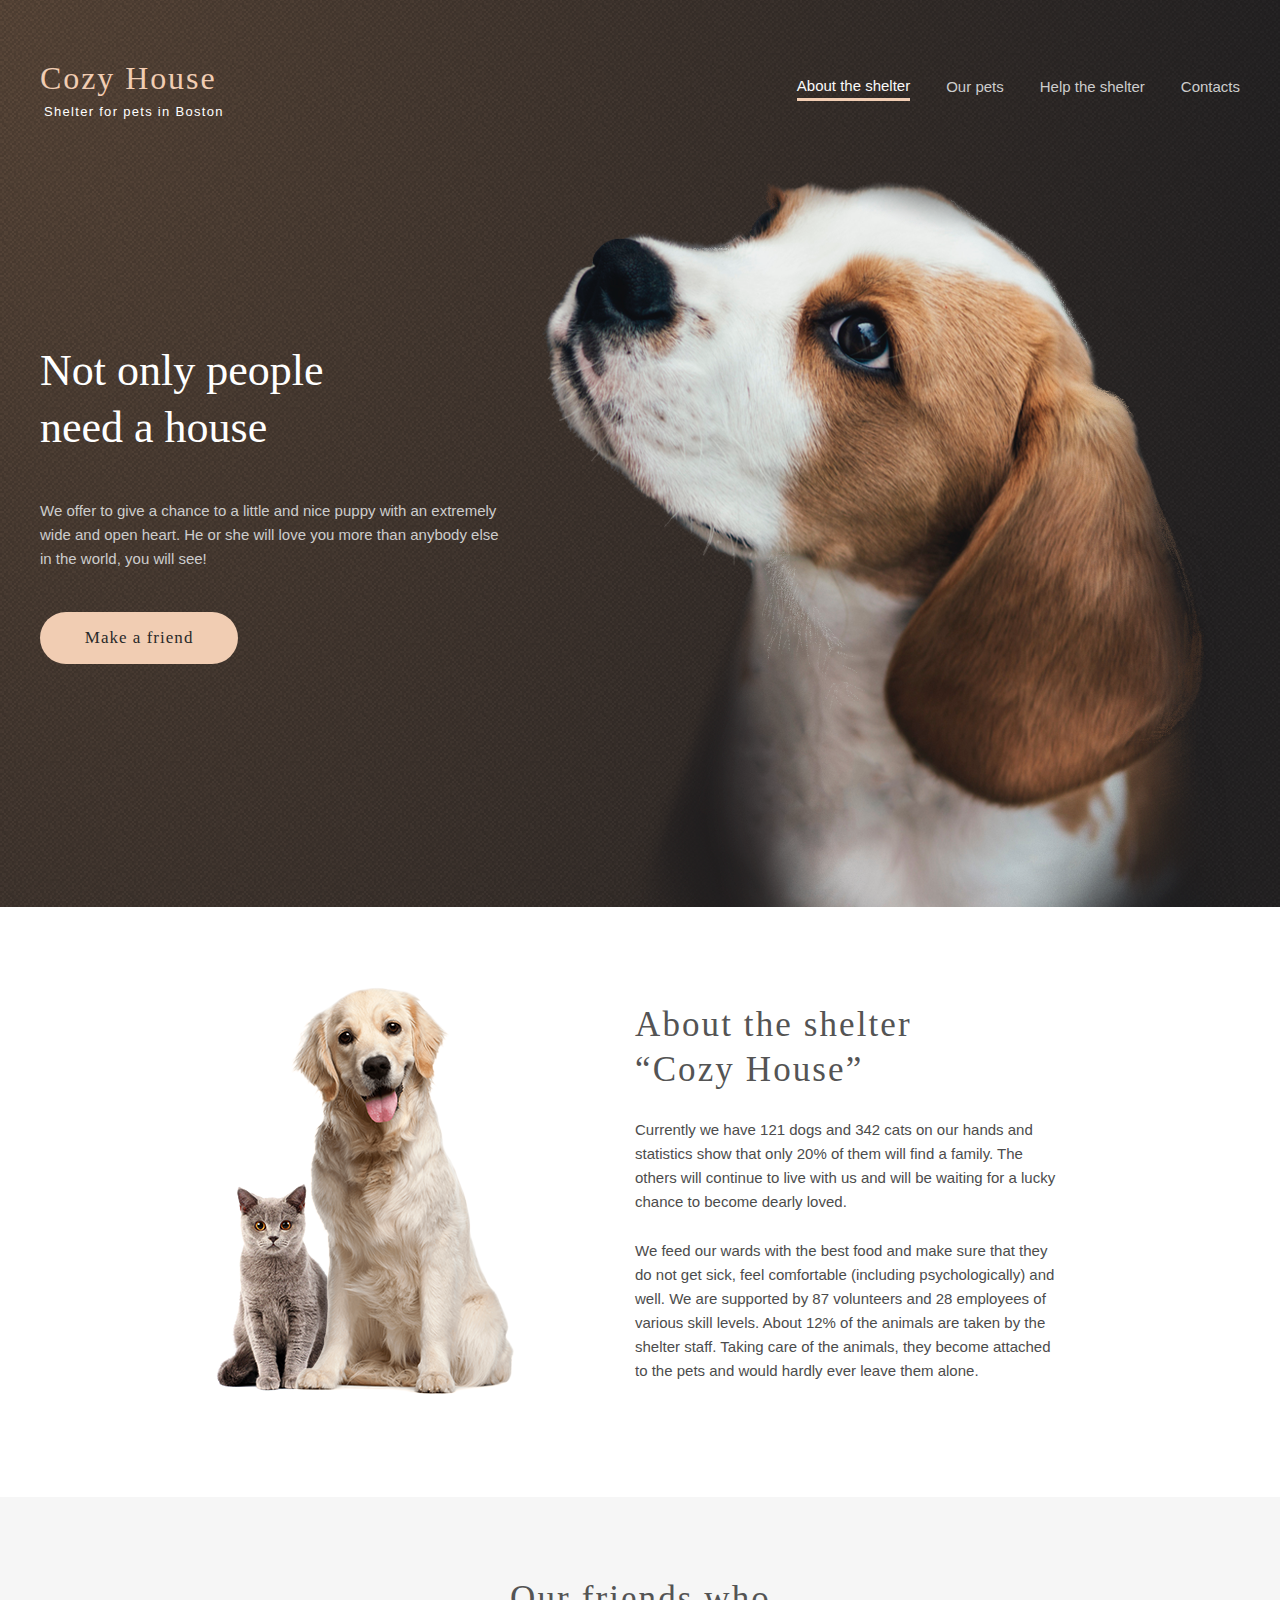
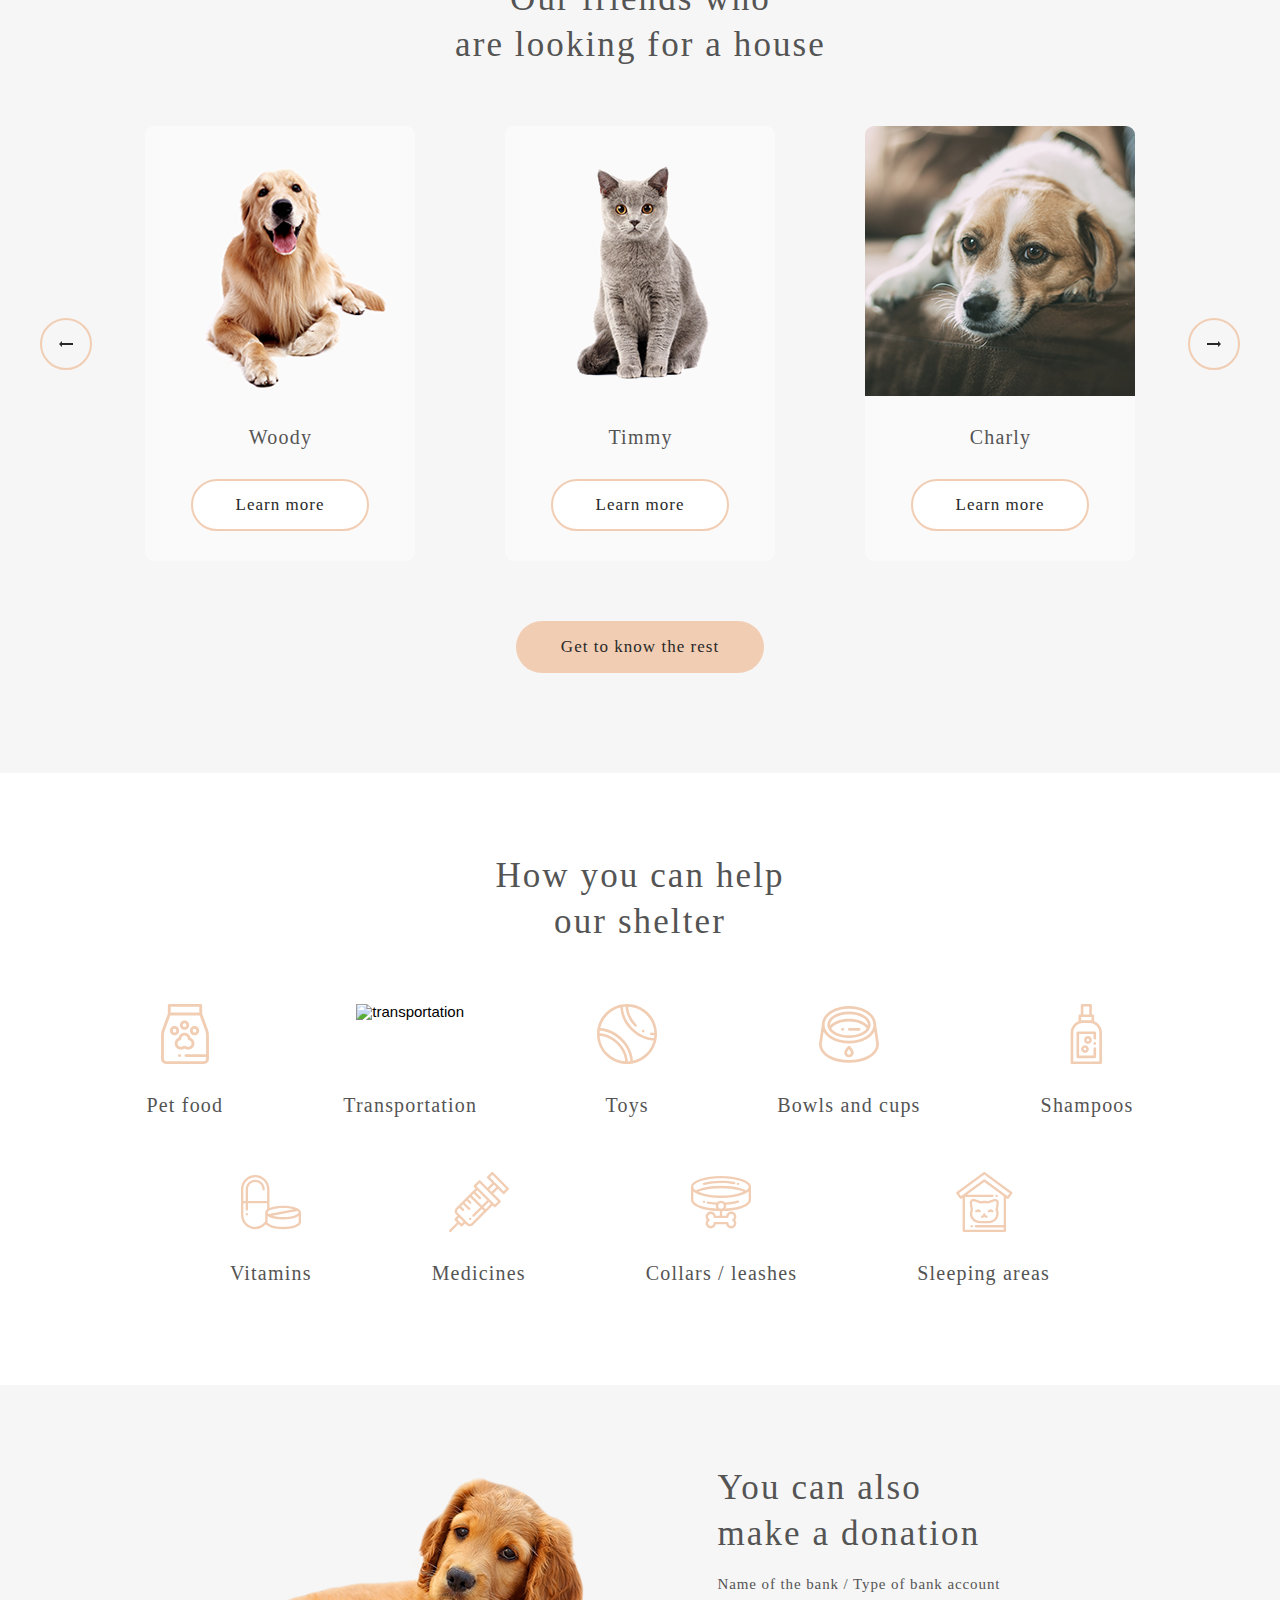
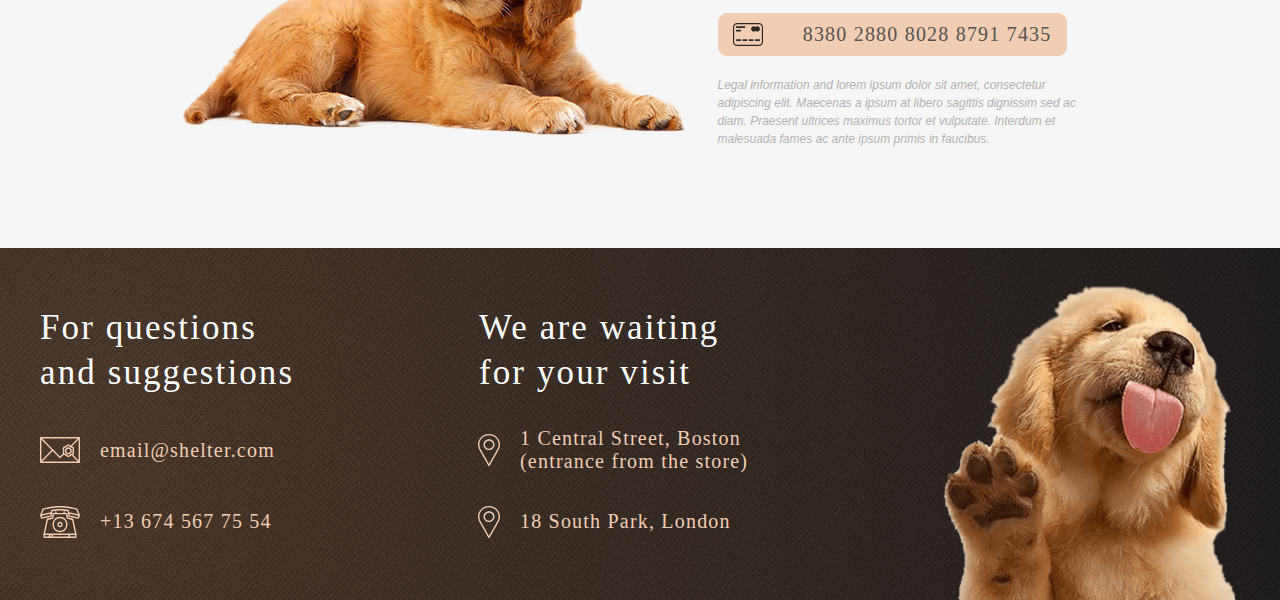
==== pages/main/main.html @ af01152d "Add files via upload" ====
<!DOCTYPE html>
<html lang="en">

<head>
    <meta charset="UTF-8" />
    <meta name="viewport" content="width=device-width, initial-scale=1.0" />
    <link rel="stylesheet" href="./styles/reset.css" />
    <link rel="stylesheet" href="./styles/style.css" />
    <link rel="stylesheet" href="./styles/header.css" />
    <link rel="stylesheet" href="./styles/not_only.css" />
    <link rel="stylesheet" href="./styles/about.css" />
    <link rel="stylesheet" href="./styles/our_friends.css" />
    <link rel="stylesheet" href="./styles/help.css" />
    <link rel="stylesheet" href="./styles/in_addition.css" />
    <link rel="stylesheet" href="./styles/popup.css" />
    <link rel="stylesheet" href="./styles/footer.css" />
    <link rel="shortcut icon" href="../../assets/icons/favicon.png" type="image/png">
    <title>Shelter</title>
</head>

<body>
    <div class="popup-burger" style="display: none"></div>
    <div class="popup-card" style="display: none"></div>
    <header>
        <div class="center">
            <div class="content">
                <a href="../main/main.html" class="logo main-logo">
                    <h4>Cozy House</h4>
                    <span>Shelter for pets in Boston</span>
                </a>
                <nav>
                    <div class="burger-menu">
                        <span></span>
                    </div>
                    <div class="bg-menu">
                        <a href="../main/main.html" class="logo logo-burger">
                            <h4>Cozy House</h4>
                            <span class="sub-title">Shelter for pets in Boston</span>
                        </a>
                        <ul class="header-menu">
                            <li>
                                <a class="header-link dynamic active" href="#">About the shelter</a>
                            </li>
                            <li>
                                <a class="header-link dynamic" href="../pets/pets.html">Our pets</a>
                            </li>
                            <li>
                                <a class="header-link disable">Help the shelter</a>
                            </li>
                            <li><a class="header-link disable">Contacts</a></li>
                        </ul>
                    </div>
                </nav>
            </div>
        </div>
    </header>
    <main>
        <section class="not_only">
            <div class="center">
                <div class="content">
                    <div class="block-text">
                        <div class="text">
                            <h1>Cozy House</h1>
                            <h2>
                                Not only people<br />
                                need a house
                            </h2>
                            <p>
                                We offer to give a chance to a little and nice puppy with an
                                extremely wide and open heart. He or she will love you more than
                                anybody else in the world, you will see!
                            </p>
                            <div class="block-btn">
                                <button class="btn-primary" onclick="document.location='../pets/pets.html'">
                                    Make a friend
                                </button>
                            </div>
                        </div>
                    </div>
                    <div class="block-photo">
                        <img src="../../assets/images/start-screen-puppy.png" alt="puppy" />
                    </div>
                </div>
            </div>
        </section>
        <section class="about">
            <div class="center">
                <div class="content">
                    <div class="block-photo">
                        <img src="../../assets/images/about-pets.png" alt="about-pets" />
                    </div>
                    <div class="block-text">
                        <div class="text">
                            <h3>
                                About the shelter<br />
                                “Cozy House”
                            </h3>
                            <p>
                                Currently we have 121 dogs and 342 cats on our hands and
                                statistics show that only 20% of them will find a family. The
                                others will continue to live with us and will be waiting for a
                                lucky chance to become dearly loved.
                            </p>
                            <p>
                                We feed our wards with the best food and make sure that they do
                                not get sick, feel comfortable (including psychologically) and
                                well. We are supported by 87 volunteers and 28 employees of
                                various skill levels. About 12% of the animals are taken by the
                                shelter staff. Taking care of the animals, they become attached
                                to the pets and would hardly ever leave them alone.
                            </p>
                        </div>
                    </div>
                </div>
            </div>
        </section>
        <section class="our_friends">
            <div class="center">
                <div class="content">
                    <h3>
                        Our friends who<br />
                        are looking for a house
                    </h3>
                    <div class="carousel">
                        <div class="control left">
                            <img src="../../assets/icons/prev.svg" alt="prev" />
                        </div>
                        <div class="container-slides"></div>
                        <div class="control right">
                            <img src="../../assets/icons/next.svg" alt="next" />
                        </div>
                    </div>
                    <button class="btn-primary btn-our-friends" onclick="document.location='../pets/pets.html'">
                        Get to know the rest
                    </button>
                </div>
            </div>
        </section>
        <section class="help">
            <div class="center">
                <h3>
                    How you can help<br />
                    our shelter
                </h3>
                <div class="content">
                    <ul>
                        <li>
                            <img src="../../assets/icons/pet-food.svg" alt="pet-food" />
                            <h6>Pet food</h6>
                        </li>
                        <li>
                            <img src="../../assets/icons/transportation.svg"" alt="transportation" />
                            <h6>Transportation</h6>
                        </li>
                        <li>
                            <img src="../../assets/icons/toys.svg" alt="toys" />
                            <h6>Toys</h6>
                        </li>
                        <li>
                            <img src="../../assets/icons/bowls-and-cups.svg" alt="bowls-and-cups" />
                            <h6>Bowls and cups</h6>
                        </li>
                        <li>
                            <img src="../../assets/icons/shampoos.svg" alt="shampoos" />
                            <h6>Shampoos</h6>
                        </li>
                        <li>
                            <img src="../../assets/icons/vitamins.svg" alt="vitamins" />
                            <h6>Vitamins</h6>
                        </li>
                        <li>
                            <img src="../../assets/icons/medicines.svg" alt="medicines" />
                            <h6>Medicines</h6>
                        </li>
                        <li>
                            <img src="../../assets/icons/collars-or-leashes.svg" alt="collars-or-leashes" />
                            <h6>Collars / leashes</h6>
                        </li>
                        <li>
                            <img src="../../assets/icons/sleeping-area.svg" alt="sleeping-area" />
                            <h6>Sleeping areas</h6>
                        </li>
                    </ul>
                </div>
            </div>
        </section>
        <section class="in_addition">
            <div class="center">
                <div class="content">
                    <div class="block-photo">
                        <img src="../../assets/images/donation-dog.png" alt="donation-dog" />
                    </div>
                    <div class="block-text">
                        <div class="text">
                            <h3>
                                You can also<br />
                                make a donation
                            </h3>
                            <h6>Name of the bank / Type of bank account</h6>
                            <a href="#" class="credit-card">
                                <img src="../../assets/icons/credit-card.svg" alt="credit-card" />
                                <span>8380 2880 8028 8791 7435</span>
                            </a>
                            <p>
                                Legal information and lorem ipsum dolor sit amet, consectetur
                                adipiscing elit. Maecenas a ipsum at libero sagittis dignissim
                                sed ac diam. Praesent ultrices maximus tortor et vulputate.
                                Interdum et malesuada fames ac ante ipsum primis in faucibus.
                            </p>
                        </div>
                    </div>
                </div>
            </div>
        </section>
    </main>
    <footer>
        <div class="center">
            <div class="content">
                <div class="block-text">
                    <div class="block-contact">
                        <h3>For questions and suggestions</h3>
                        <a href="mailto:email@shelter.com" target="blank">
                            <img src="../../assets/icons/mail.svg" alt="mail" style="padding-bottom: 1px" />
                            <h4>email@shelter.com</h4>
                        </a>
                        <a href="tel:+136745677554">
                            <img src="../../assets/icons/phone.svg" alt="phone" />
                            <h4>+13 674 567 75 54</h4>
                        </a>
                    </div>
                    <div class="block-contact content-center">
                        <h3>We are waiting for your visit</h3>
                        <a href="https://goo.gl/maps/J5tA8Rw3Kvw9yV5J8" target="blank" style="padding-bottom: 1px">
                            <img src="../../assets/icons/pin.svg" alt="pin" />
                            <h4>
                                1 Central Street, Boston<br />
                                (entrance from the store)
                            </h4>
                        </a>
                        <a href="https://goo.gl/maps/GNLewHL7GnKZDK6k9" target="blank">
                            <img src="../../assets/icons/pin.svg" alt="pin" />
                            <h4>18 South Park, London</h4>
                        </a>
                    </div>
                </div>
                <div class="block-photo">
                    <img src="../../assets/images/footer-puppy.png" alt="footer-puppy" />
                </div>
            </div>
        </div>
    </footer>
    <script src="./script.js"></script>
    <script src="./main.js"></script>
</body>

</html>
---- pages/main/styles/style.css ----
body {
  position: relative;
  font-family: Arial, Helvetica, sans-serif;
  font-size: 15px;
  height: 100%;
}

.center {
  width: 100%;
  max-width: 1200px;
  margin: 0 auto;
  box-sizing: border-box;
}

h1 {
  font-size: 0px;
}

h3 {
  font-family: Georgia;
  font-size: 35px;
  line-height: 130%;
  letter-spacing: 0.06em;
  color: #545454;
}

.btn-primary,
.btn-white {
  outline: none;
  border: 2px solid transparent;
  padding: 13px 42.8px;
  background: #f1cdb3;
  border-radius: 100px;

  font-family: Georgia;
  font-size: 17px;
  line-height: 130%;
  letter-spacing: 0.06em;
  color: #292929;

  transition: 0.3s ease-in-out;
}

.btn-primary:hover {
  background: #fddcc4;
  cursor: pointer;
}

.btn-white {
  border: 2px solid #f1cdb3;
  box-sizing: content-box;
  border-radius: 42px;
  background: #fff;
}

.btn-white:hover {
  border: 2px solid #fddcc4;
  background: #fddcc4;
  cursor: pointer;
}

.btn-control,
.btn-count-page {
  margin: 0 10px;
  padding-bottom: 1px;
  padding-left: 0.5px;
  display: flex;
  justify-content: center;
  align-items: center;
  width: 52px;
  height: 52px;
  border: 2px solid #f1cdb3;
  box-sizing: border-box;
  border-radius: 100px;

  transition: 0.3s ease-in-out;
}

.btn-control span,
.btn-count-page {
  font-family: Georgia;
  font-size: 20px;
  line-height: 115%;
  letter-spacing: 0.06em;
  color: #292929;
}

.disabled {
  border: 2px solid #cdcdcd;
}

.disabled span {
  color: #cdcdcd;
}

.btn-control:hover {
  border: 2px solid #fddcc4;
  background: #fddcc4;
  cursor: pointer;
}

.btn-control-active,
.btn-count-page {
  border: 2px solid #f1cdb3;
  background: #f1cdb3;
}

.disabled:hover {
  border: 2px solid #cdcdcd;
  background: transparent;
  cursor: not-allowed;
}

.control {
  display: flex;
  justify-content: center;
  align-items: center;
  min-width: 52px;
  max-width: 52px;
  height: 52px;
  border: 2px solid #f1cdb3;
  box-sizing: border-box;
  border-radius: 100px;
  transition: 0.3s ease-in-out;
}

.control span {
  font-family: Georgia;
  font-size: 20px;
  line-height: 115%;
  letter-spacing: 0.06em;
  color: #292929;
}

.control:hover {
  border: 2px solid #fddcc4;
  background: #fddcc4;
  cursor: pointer;
}

.control.active {
  border: 2px solid #fddcc4;
  background: #fddcc4;
  cursor: pointer;
}

@media screen and (max-width: 1279px) {
  .center {
    padding: 0 30px;
  }
}

@media screen and (max-width: 767px) {
  .center {
    padding: 0 20px;
  }

  h3 {
    font-size: 25px;
    text-align: center;
  }
}

@media screen and (max-width: 340px) {
  .center {
    max-width: 320px;
    padding: 0 10px;
  }
}
---- pages/main/styles/header.css ----
header {
  margin: 60px 0;
}

header .content {
  width: 100%;
  display: flex;
  justify-content: space-between;
}

header .logo-burger {
  display: none;
}

header .main-logo {
  position: relative;
  overflow: hidden;
  width: 190px;
  transition: 0.6s ease-in-out;
}

header .main-logo.close {
  width: 0;
}

header .logo h4 {
  min-width: 186px;
  padding-top: 1px;
  padding-bottom: 8px;
  font-family: Georgia, "Times New Roman", Times, serif;
  font-size: 32px;
  line-height: 110%;
  letter-spacing: 0.06em;
  color: #f1cdb3;
}

header .logo span {
  display: block;
  min-width: 186px;
  padding-left: 4px;
  font-size: 13px;
  line-height: 15px;
  letter-spacing: 0.1em;
}

header nav {
  display: flex;
  align-items: center;
}

header nav .burger-menu {
  display: none;
  align-items: center;
  width: 30px;
  height: 18px;
  margin-top: 1px;
  border-top: 2px solid #f1cdb3;
  border-bottom: 2px solid #f1cdb3;
  cursor: pointer;
  transition: transform 0.4s ease-in-out;
}

header nav .burger-menu span {
  width: 100%;
  height: 0px;
  border-top: 2px solid #f1cdb3;
}

header nav .header-menu {
  height: 100%;
  display: flex;
  align-items: center;
}

header nav .header-menu li {
  margin-top: -5px;
  margin-right: 36px;
}

header nav .header-menu li:last-child {
  margin-right: 0px;
}

header nav .header-menu li a {
  position: relative;
  display: inline-block;
  color: #cdcdcd;
  line-height: 160%;
  transition: 0.3s ease-in-out;
  cursor: default;
}

header nav .header-menu li a.dynamic:hover {
  color: #fafafa;
  cursor: pointer;
}

header nav .header-menu li .active.dynamic {
  color: #fafafa;
  border-bottom: 3px solid #f1cdb3;
  cursor: pointer;
}

@media screen and (max-width: 992px) {
  header {
    margin-top: 30px;
  }
}

@media screen and (max-width: 767px) {
  header .content {
    align-items: center;
  }

  header .logo-burger {
    position: absolute;
    height: 90px;
    box-sizing: border-box;
    margin: 30px 0 0 10px;
    display: block;
  }

  header nav .burger-menu {
    position: relative;
    display: flex;
    z-index: 2;
  }

  header nav .bg-menu {
    position: absolute;
    right: 0px;
    top: -30px;
    width: 0px;
    overflow: hidden;
    transition: 0.6s ease-in-out;
    z-index: 1;
  }

  header nav .header-menu {
    width: 320px;
    height: 100vh;
    display: flex;
    flex-direction: column;
    align-items: center;
    justify-content: center;
    background: #292929;
  }

  header nav .header-menu li a::after {
    bottom: -2px;
  }

  header nav .open-menu {
    width: 320px;
  }

  header nav .header-menu li {
    margin: 0;
    margin-bottom: 5.56%;
  }

  header nav .header-menu li:last-child {
    margin-bottom: 0;
  }

  header nav .header-menu li a {
    font-size: 32px;
    line-height: 160%;
  }

  header nav .animation-burger {
    transform: rotate(-90deg);
  }
}

@media screen and (max-width: 340px) {
  header nav .burger-menu {
    margin-right: 43px;
  }
}
---- pages/main/styles/not_only.css ----
.not_only {
  margin-top: -180px;
  padding-top: 180px;
  background: url(../../../assets/images/noise_transparent@2x.png),
    radial-gradient(100% 215.42% at 0% 0%, #5b483a 0%, #262425 100%), #211f20;
}

.not_only .content {
  width: 100%;
  display: flex;
  justify-content: space-between;
}

.not_only .content .block-photo img {
  width: 100%;
  margin-bottom: -2px;
}

.not_only .content .block-text .text {
  max-width: 460px;
}

.not_only .content .block-text .text h2 {
  padding-top: 163px;
  font-family: Georgia;
  font-size: 44px;
  line-height: 130%;
  color: #ffffff;
}

.not_only .content .block-text .text p {
  padding-top: 42px;
  padding-bottom: 41px;
  line-height: 160%;
  color: #cdcdcd;
}

@media screen and (max-width: 1279px) {
  .not_only .content {
    justify-content: center;
    flex-wrap: wrap;
  }

  .not_only .content .block-text {
    width: 100%;
  }

  .not_only .content .block-text .text {
    margin: 0 auto;
    padding-bottom: 100px;
  }

  .not_only .content .block-text .text .block-btn {
    text-align: center;
  }

  .not_only .content .block-text .text p {
    padding-bottom: 42px;
  }

  .not_only .content .block-text .text h2 {
    padding-top: 0px;
  }

  .not_only .content .block-photo {
    padding-left: 139px;
  }

  .not_only .content .block-photo img {
    max-width: 550px;
  }
}

@media screen and (max-width: 767px) {
  .not_only .content .block-text .text {
    text-align: center;
    padding-bottom: 105px;
    max-width: 400px;
  }

  .not_only .content .block-text .text h2 {
    letter-spacing: 0.06em;
    font-size: 25px;
  }

  .not_only .content .block-photo {
    padding-left: 40px;
  }
}
---- pages/main/styles/about.css ----
.about .content {
  display: flex;
  justify-content: center;
  align-items: center;
  padding: 80px 0 100px 0;
}

.about .content .block-photo img {
  width: 100%;
  max-width: 300px;
  padding-right: 120px;
}

.about .content .text {
  width: 430px;
  margin: 0 auto;
}

.about .content .text p {
  padding-top: 25px;
  line-height: 160%;
  color: #4c4c4c;
}

@media screen and (max-width: 1279px) {
  .about .content {
    flex-wrap: wrap;
  }
  .about .content .block-photo {
    text-align: center;
    order: 1;
  }

  .about .content .block-photo img {
    width: 100%;
    padding-top: 80px;
    padding-right: 0px;
  }

  .about .content .block-text {
    width: 100%;
  }
}

@media screen and (max-width: 767px) {
  .about .content {
    padding: 42px 3px 40px 3px;
  }

  .about .content .text {
    max-width: 270px;
  }

  .about .content .text p {
    text-align: justify;
    padding-top: 26px;
    font-stretch: expanded;
  }

  .about .content .text p:last-child {
    padding-top: 22px;
  }

  .about .content .block-photo img {
    padding: 0;
  }

  .about .content .block-photo {
    padding: 41px 0px 0 0px;
    width: 260px;
  }
}
---- pages/main/styles/our_friends.css ----
.our_friends {
  padding: 79px 0 100px 0;
  text-align: center;
  background: #f6f6f6;
}

.our_friends h3 {
  padding-left: 1px;
}

.our_friends .carousel {
  display: flex;
  justify-content: space-between;
  align-items: center;
  margin-bottom: 1px;
}

.our_friends .carousel .container-slides {
  position: relative;
  width: 100%;
  padding: 59px 8px;
  overflow: hidden;
  display: flex;
  justify-content: space-between;
  align-items: center;
}

.our_friends .carousel .container-slides .slide {
  position: relative;
  left: 0%;
  display: flex;
  justify-content: space-around;
  width: 100%;
  min-width: 100%;
}

.our_friends .carousel .container-slides .slide .card {
  display: none;
  margin: 0 20px;
  padding-bottom: 30px;
  background: #fafafa;
  border-radius: 9px;

  transition: 0.3s ease-in-out;
}

.our_friends .carousel .container-slides .slide .card:nth-child(1),
.our_friends .carousel .container-slides .slide .card:nth-child(2),
.our_friends .carousel .container-slides .slide .card:nth-child(3) {
  display: block;
}

.our_friends .carousel .container-slides .slide .card:hover {
  cursor: pointer;
  box-shadow: 0px 2px 35px 14px rgba(13, 13, 13, 0.04);
}

.our_friends .carousel .container-slides .slide .card h5 {
  padding-top: 28px;
  padding-bottom: 30px;
  padding-left: 1px;
  font-family: Georgia;
  font-size: 20px;
  line-height: 23px;
  letter-spacing: 0.06em;
  color: #545454;
}

.our_friends .carousel .container-slides .slide .card img {
  width: 270px;
  border-radius: 9px 9px 0px 0px;
}

.to-left {
  animation: left 0.5s ease-in-out;
}

.to-right {
  animation: left 0.5s ease-in-out reverse;
}

@keyframes left {
  from {
    left: 0;
  }
  to {
    left: -100%;
  }
}

@media screen and (max-width: 1279px) {
  .our_friends .carousel .container-slides .slide {
    justify-content: space-around;
  }

  .our_friends .carousel .container-slides .slide .card:nth-child(3) {
    display: none;
  }
}

@media screen and (max-width: 767px) {
  .our_friends {
    padding: 42px 0 41px 0;
    text-align: center;
    background: #f6f6f6;
  }

  .our_friends .carousel .container-slides .slide {
    justify-content: space-around;
  }

  .our_friends .carousel .container-slides .slide .card:nth-child(2) {
    display: none;
  }

  .our_friends .carousel {
    flex-direction: column;
  }

  .our_friends .carousel .container-slides {
    padding: 42px 8px 0 8px;
  }

  .btn-our-friends {
    margin-top: 42px;
  }

  .our_friends .carousel .control {
    order: 1;
  }

  .our_friends .carousel .control:first-child {
    margin-right: 132px;
  }

  .our_friends .carousel .control:last-child {
    margin-left: 132px;
    margin-top: -52px;
  }

  .our_friends .carousel .container-slides .slide .card {
    margin-bottom: 20px;
  }
}
---- pages/main/styles/help.css ----
.help {
  padding: 80px 0 100px 0;
  text-align: center;
}

.help .content {
  padding-top: 5px;
}

.help .content ul {
  display: flex;
  justify-content: center;
  flex-wrap: wrap;
}

.help .content ul li {
  display: flex;
  flex-direction: column;
  justify-content: space-between;
  align-items: center;
  height: 113px;
  padding: 55px 60px 0 60px;
}

.help .content ul li h6 {
  font-family: Georgia;
  font-size: 20px;
  line-height: 115%;
  letter-spacing: 0.06em;
  color: #545454;
}

@media screen and (max-width: 1279px) {
  .help {
    max-width: 768px;
    margin: 0 auto;
  }

  .help .content ul {
    justify-content: space-around;
    padding: 0px 9px;
  }

  .help .content ul li {
    width: 174px;
    padding: 55px 0px 0 0px;
  }
}

@media screen and (max-width: 767px) {
  .help {
    max-width: 436px;
    padding: 42px 0;
  }

  .help .content {
    padding-top: 12px;
  }

  .help .content ul {
    padding: 0px 5px;
    justify-content: space-between;
  }

  .help .content ul li {
    height: 87px;
    width: 130px;
    padding: 30px 0px 0 0px;
  }

  .help .content ul li img {
    width: 50px;
    height: 50px;
  }

  .help .content ul li h6 {
    font-size: 15px;
  }
}
---- pages/main/styles/in_addition.css ----
.in_addition {
  padding: 80px 0 100px 0;
  background: #f6f6f6;
}

.in_addition .content {
  display: flex;
  justify-content: center;
  align-items: center;
}

.in_addition .content .block-photo img {
  width: 100%;
  margin-top: 1px;
}

.in_addition .content .block-text .text {
  padding-left: 30px;
}

.in_addition .content .block-text .text h6 {
  padding: 20px 0;
  font-family: Georgia;
  font-size: 15px;
  line-height: 110%;
  letter-spacing: 0.06em;
  color: #545454;
}

.in_addition .content .block-text .text p {
  max-width: 380px;
  padding-top: 20px;
  font-style: italic;
  font-size: 12px;
  line-height: 18px;
  color: #b2b2b2;
}

.in_addition .content .block-text .text a {
  width: 319px;
  display: flex;
  justify-content: space-between;
  padding: 10px 15px;
  background: #f1cdb3;
  border-radius: 9px;

  transition: 0.3s ease-in-out;
}

.in_addition .content .block-text .text a:hover {
  background: #fddcc4;
}

.in_addition .content .block-text .text a span {
  font-family: Georgia;
  font-size: 20px;
  line-height: 115%;
  letter-spacing: 0.06em;
  color: #545454;
}

@media screen and (max-width: 1279px) {
  .in_addition {
    padding: 81px 0 98px 0;
  }

  .in_addition .content {
    flex-wrap: wrap;
  }

  .in_addition .content .block-text {
    width: 100%;
  }

  .in_addition .content .block-text .text {
    max-width: 380px;
    margin: 0 auto;
    padding: 0px;
  }

  .in_addition .content .block-photo {
    padding-top: 59px;
    margin-left: -1px;
    order: 1;
  }
}

@media screen and (max-width: 767px) {
  .in_addition {
    padding: 42px 10px 41px;
  }

  .in_addition .content .block-text .text {
    text-align: center;
  }

  .in_addition .content .block-text .text a {
    display: inline-flex;
    width: 251px;
  }

  .in_addition .content .block-text .text a span {
    padding-top: 2px;
    font-size: 15px;
  }

  .in_addition .content .block-text .text h6 {
    font-family: Arial;
    padding: 24px 0 25px 3px;
    letter-spacing: 0em;
  }

  .in_addition .content .block-text .text p {
    text-align: justify;
    font-stretch: expanded;
  }

  .in_addition .content .block-photo {
    padding-top: 40px;
  }
}
---- pages/main/styles/popup.css ----
.popup-card,
.popup-burger {
  align-items: center;
  justify-content: center;
  position: fixed;
  top: 0;
  left: 0;
  width: 100%;
  height: 100vh;
  opacity: 0;
  background: rgba(41, 41, 41, 0.6);
  transition: opacity 0.4s ease-in-out 0.01s;
  z-index: 1;
  cursor: pointer;
}

.popup-card .content {
  position: relative;
  display: flex;
  justify-content: space-between;
  box-sizing: border-box;
  padding-right: 20px;
  width: 900px;
  background: #fafafa;
  border-radius: 9px;
  z-index: 2;
  opacity: 0;
  transition: opacity 0.4s ease-in-out;
  cursor: auto;
}

.popup-card .content .img-pets {
  width: 500px;
  border-bottom-left-radius: 9px;
}

.popup-card .content .block-text {
  width: 351px;
  display: flex;
  flex-direction: column;
}

.popup-card .content .block-text .control {
  align-self: flex-end;
  transform: translate(62px, -52px);
  cursor: pointer;
}

.popup-card .content .block-text h3 {
  color: #000;
}

.popup-card .content .block-text h4 {
  padding-top: 10px;
  font-family: Georgia;
  font-size: 20px;
  line-height: 115%;
  letter-spacing: 0.06em;
}

.popup-card .content .block-text p {
  padding-top: 40px;
  font-family: Georgia;
  font-size: 15px;
  line-height: 110%;
  letter-spacing: 0.06em;
}

.popup-card .content .block-text ul {
  padding-top: 40px;
  padding-left: 16px;
  list-style-type: disc;
  color: #f1cdb3;
}

.popup-card .content .block-text ul li {
  padding-top: 11px;
}

.popup-card .content .block-text ul li:first-child {
  padding-top: 0px;
}

.popup-card .content .block-text ul li strong,
.popup-card .content .block-text ul li span {
  font-family: Georgia;
  font-weight: bold;
  font-size: 15px;
  line-height: 110%;
  letter-spacing: 0.06em;
  color: #000000;
}

.popup-card .content .block-text ul li span {
  font-weight: normal;
}

@media screen and (max-width: 1200px) {
  .popup-card .content {
    padding-right: 9px;
    width: 630px;
  }

  .popup-card .content .block-text .control {
    transform: translate(52px, -52px);
  }

  .popup-card .content .img-pets {
    width: 350px;
  }

  .popup-card .content .block-text {
    width: 260px;
  }

  .popup-card .content .block-text h3 {
    margin-top: -42px;
  }

  .popup-card .content .block-text p {
    padding-top: 20px;
    font-size: 13px;
  }

  .popup-card .content .block-text ul {
    padding-top: 20px;
  }

  .popup-card .content .block-text ul li {
    padding-top: 6px;
  }
}

@media screen and (max-width: 767px) {
  .popup-card .content {
    padding: 10px;
    width: 240px;
  }

  .popup-card .content .img-pets {
    display: none;
  }

  .popup-card .content .block-text {
    width: 260px;
  }

  .popup-card .content .block-text h3 {
    font-size: 35px;
    margin-top: -52px;
    text-align: center;
  }

  .popup-card .content .block-text h4 {
    padding-top: 10px;
    text-align: center;
  }

  .popup-card .content .block-text ul {
    padding-top: 24px;
  }

  .popup-card .content .block-text .control {
    transform: translate(40px, -62px);
  }
}
---- pages/main/styles/footer.css ----
footer {
  padding-top: 35px;
  background: url(../../../assets/images/noise_transparent@2x.png),
    radial-gradient(110.67% 538.64% at 5.73% 50%, #513d2f 0%, #1a1a1c 100%),
    #211f20;
}

footer .content {
  display: flex;
  flex-wrap: wrap;
  justify-content: space-between;
}

footer .content .block-text {
  margin-right: 13px;
  width: 61.5%;
  min-width: 620px;
  display: flex;
  justify-content: space-between;
}

footer .content .block-text .block-contact {
  display: flex;
  flex-direction: column;
  justify-content: space-between;
  padding: 22px 0 60px 0;
  height: 233px;
  min-width: 300px;
}

footer .content .block-text .block-contact:nth-child(1) {
  padding-right: 20px;
}

footer .content .content-center {
  padding-right: 8px;
}

footer .content .content-center h3 {
  padding-left: 1px;
}

footer .content .block-text .block-contact h3 {
  width: 280px;
  color: #fff;
}

footer .content .block-text .block-contact a {
  display: flex;
  align-items: center;
}

footer .content .block-text .block-contact a img {
  padding-right: 20px;
}

footer .content .block-text .block-contact a h4 {
  font-family: Georgia;
  font-size: 20px;
  line-height: 115%;
  letter-spacing: 0.06em;
  color: #f1cdb3;
}

footer .content .block-photo {
  padding-top: 2px;
}

footer .content .block-photo img {
  width: 100%;
  margin-bottom: -2px;
}

@media screen and (max-width: 1279px) {
  footer {
    padding-top: 9px;
  }
  footer .content {
    justify-content: center;
  }

  footer .content .block-text {
    margin-right: 0px;
    width: 100%;
    min-width: 300px;
    padding: 0 34px;
    justify-content: space-around;
  }

  footer .content .block-text .block-contact {
    padding: 22px 0 61px 0;
  }

  footer .content .block-text .block-contact:nth-child(2) {
    padding-right: 2px;
  }
}

@media screen and (max-width: 880px) {
  footer .content .block-text {
    justify-content: space-between;
  }
}

@media screen and (max-width: 767px) {
  footer .content .block-text {
    flex-direction: column;
    padding: 0px;
    align-items: center;
  }

  footer .content .block-text .block-contact a {
    justify-content: center;
  }

  footer .content .block-text .block-contact {
    min-width: auto;
    height: 208px;
    padding: 22px 0 17px 0;
  }

  footer .content .block-text .block-contact h3 {
    width: 294px;
  }

  footer .content .block-text .block-contact:nth-child(1) {
    padding-right: 0px;
  }

  footer .content .block-text .block-contact:nth-child(2) {
    padding-right: 2px;
    height: 222px;
  }

  footer .content .block-text .block-contact:nth-child(2) a {
    justify-content: flex-start;
  }

  footer .content .block-text .block-contact:nth-child(2) a img {
    margin-left: -1px;
  }

  footer .content .block-photo {
    padding-top: 21px;
    text-align: center;
  }

  footer .content .block-photo img {
    width: 87%;
  }
}
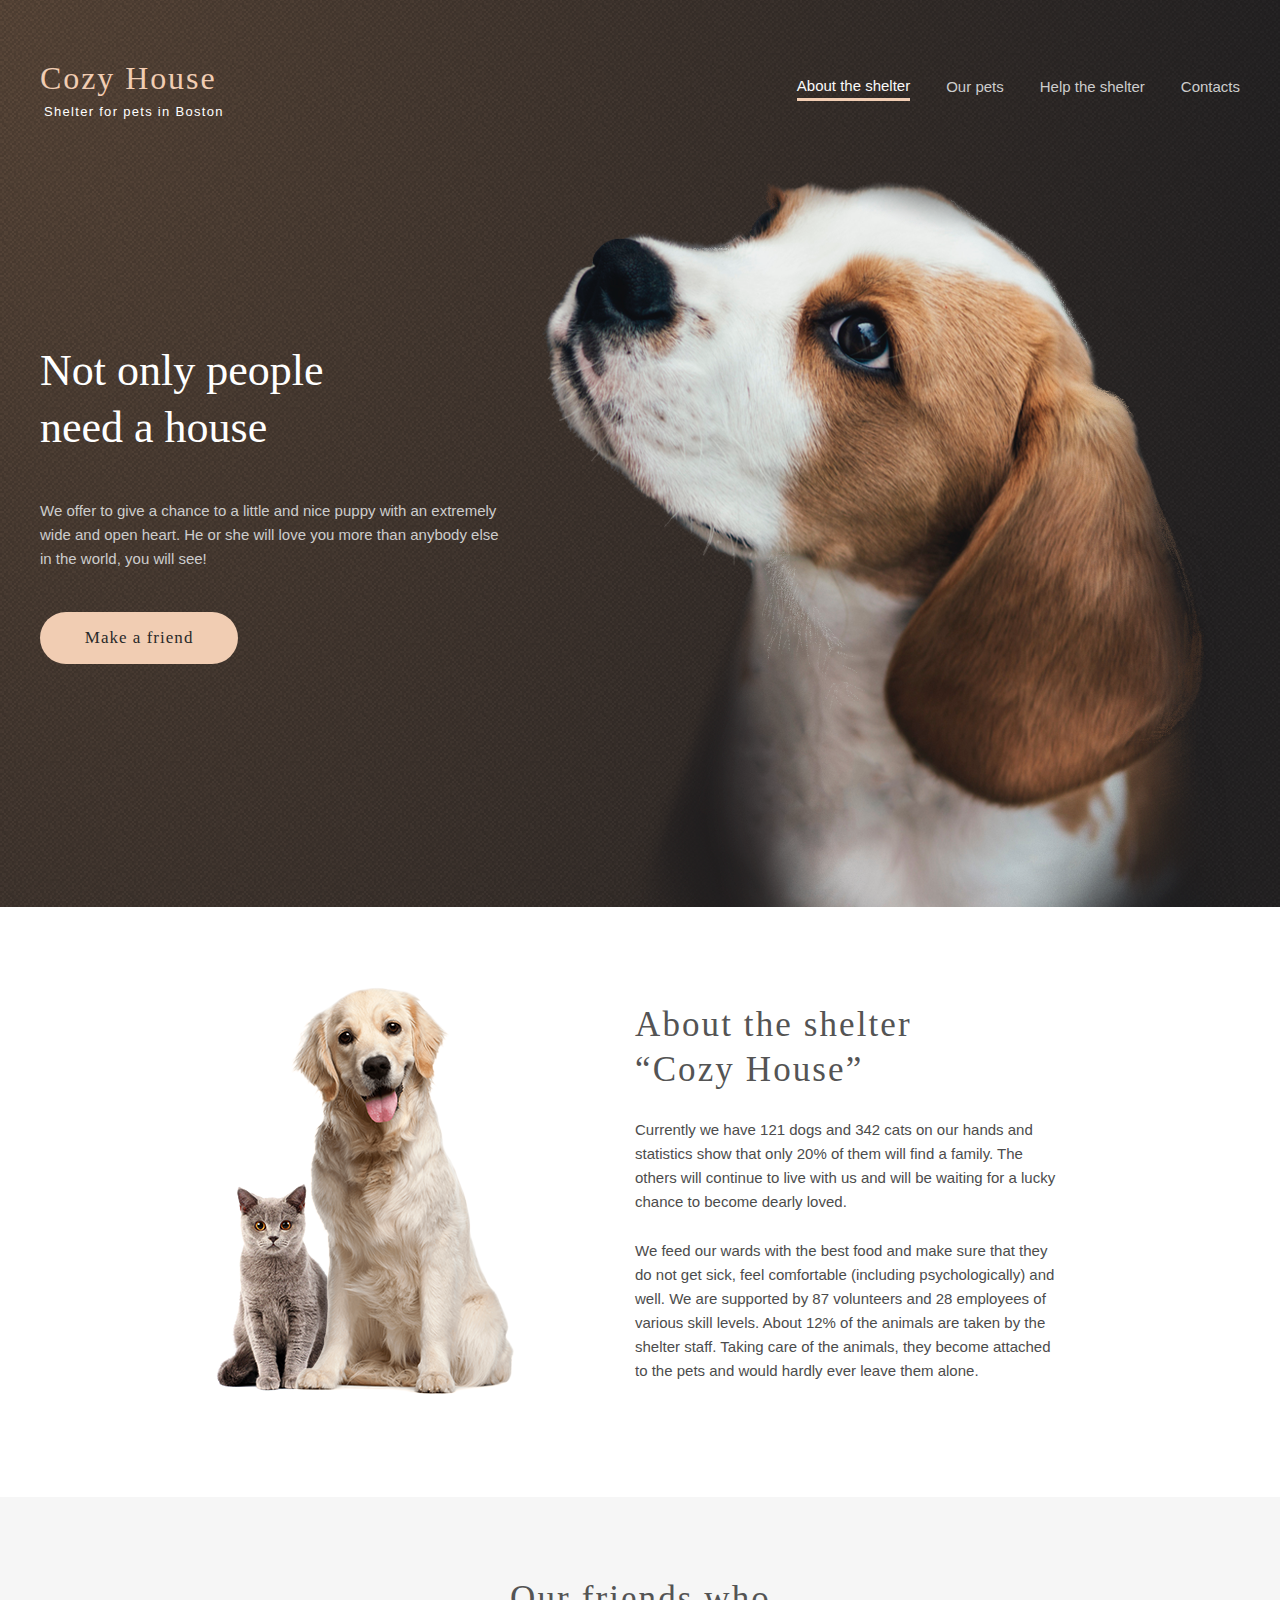
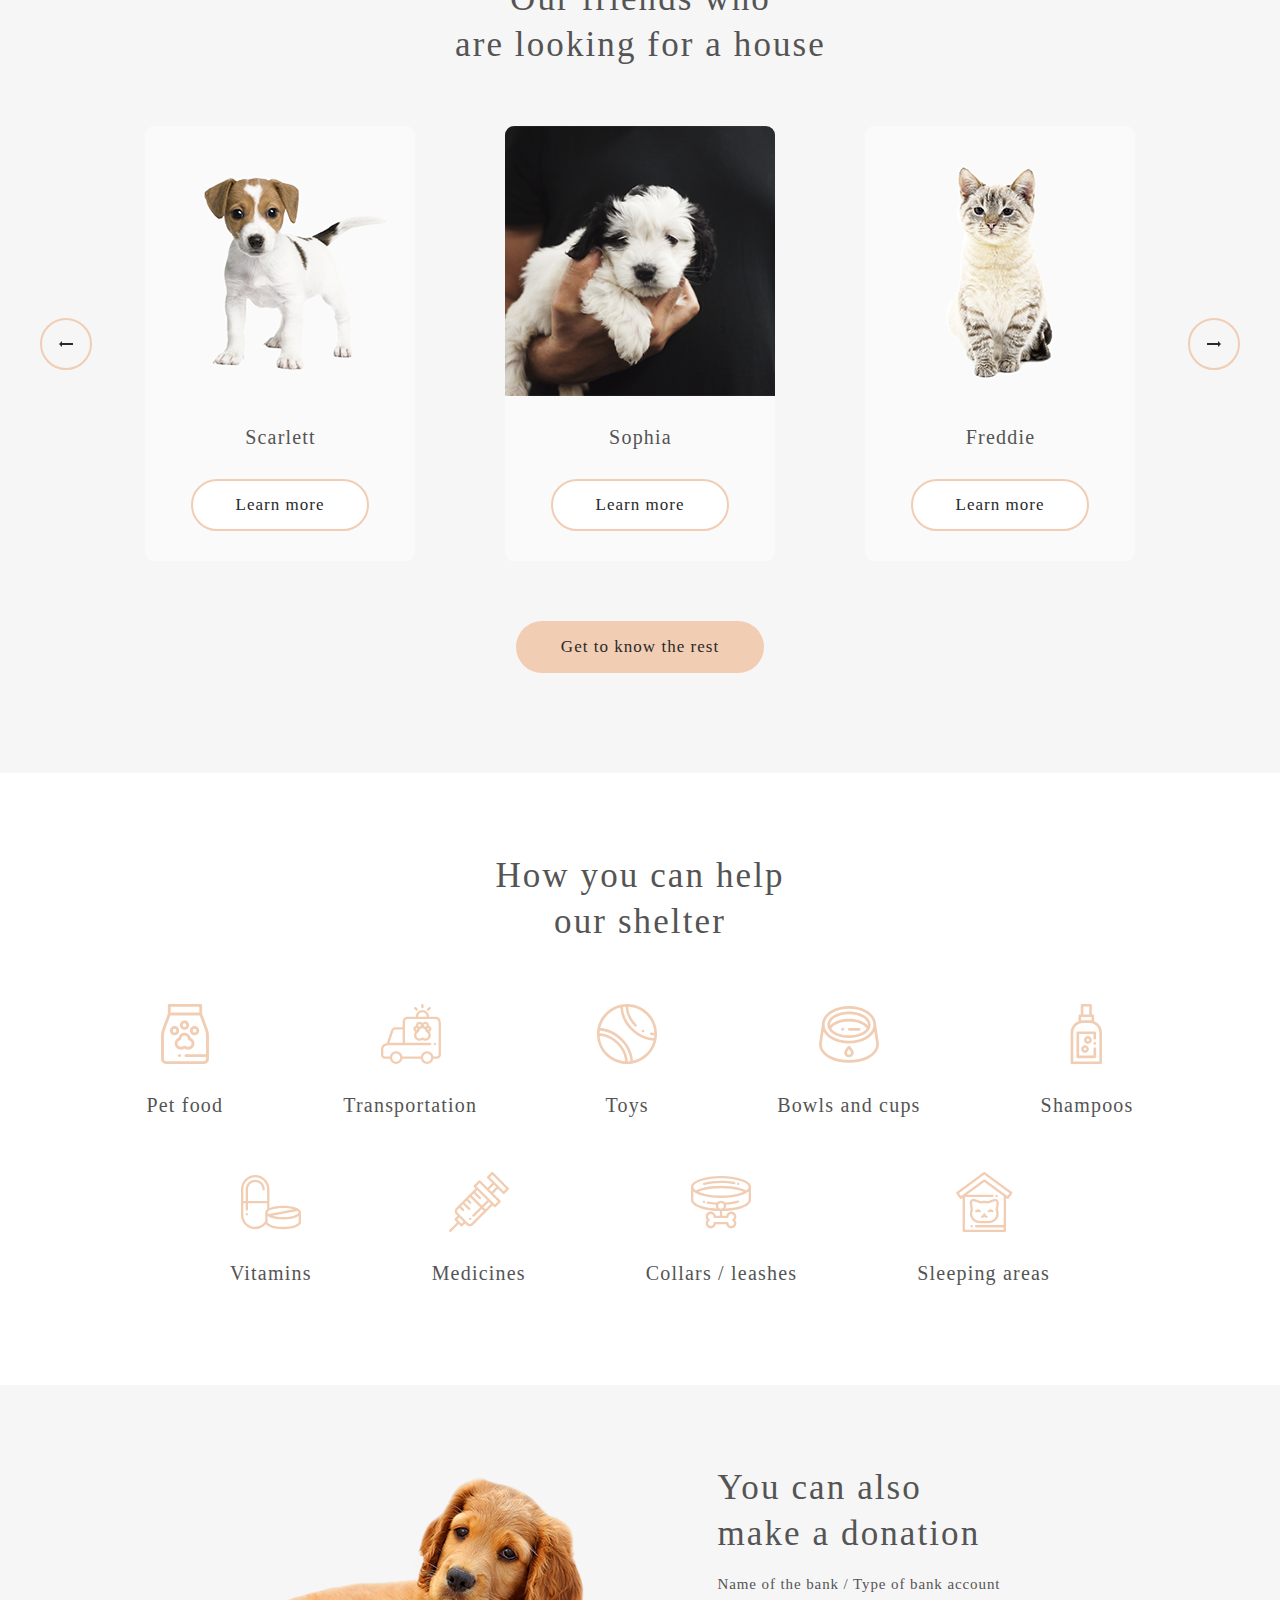
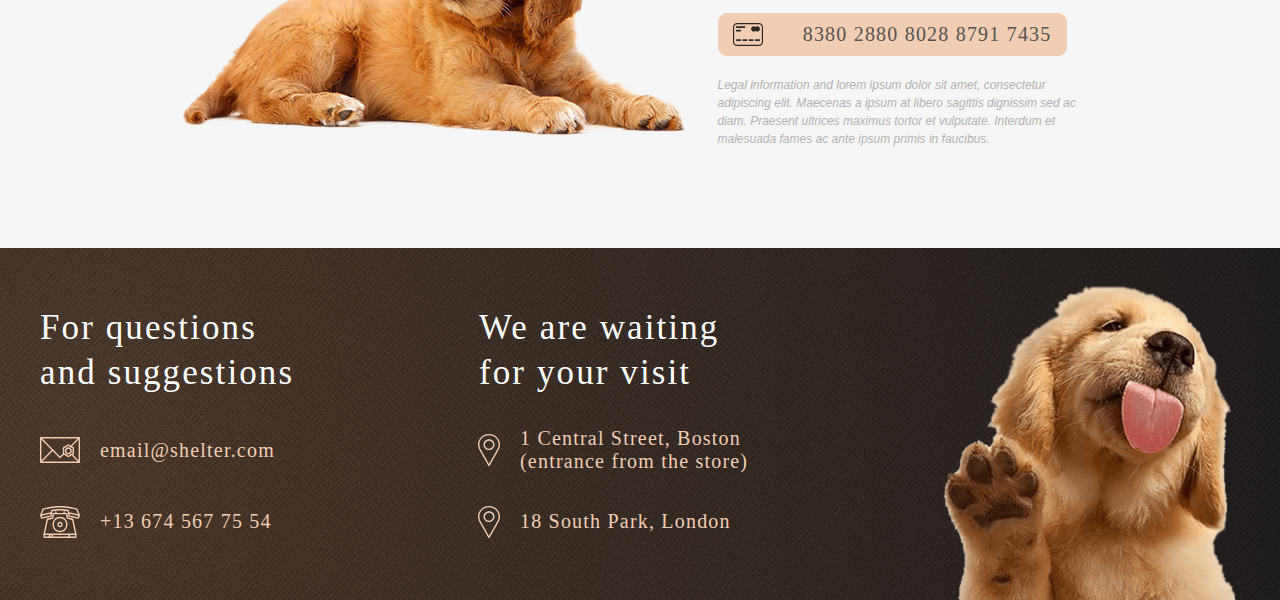
==== commit 6301efe9: "Add files via upload" ====
--- a/pages/main/main.html
+++ b/pages/main/main.html
@@ -149,7 +149,7 @@
                             <h6>Pet food</h6>
                         </li>
                         <li>
-                            <img src="../../assets/icons/transportation.svg"" alt="transportation" />
+                            <img src="../../assets/icons/transportation.svg" alt="transportation" />
                             <h6>Transportation</h6>
                         </li>
                         <li>
